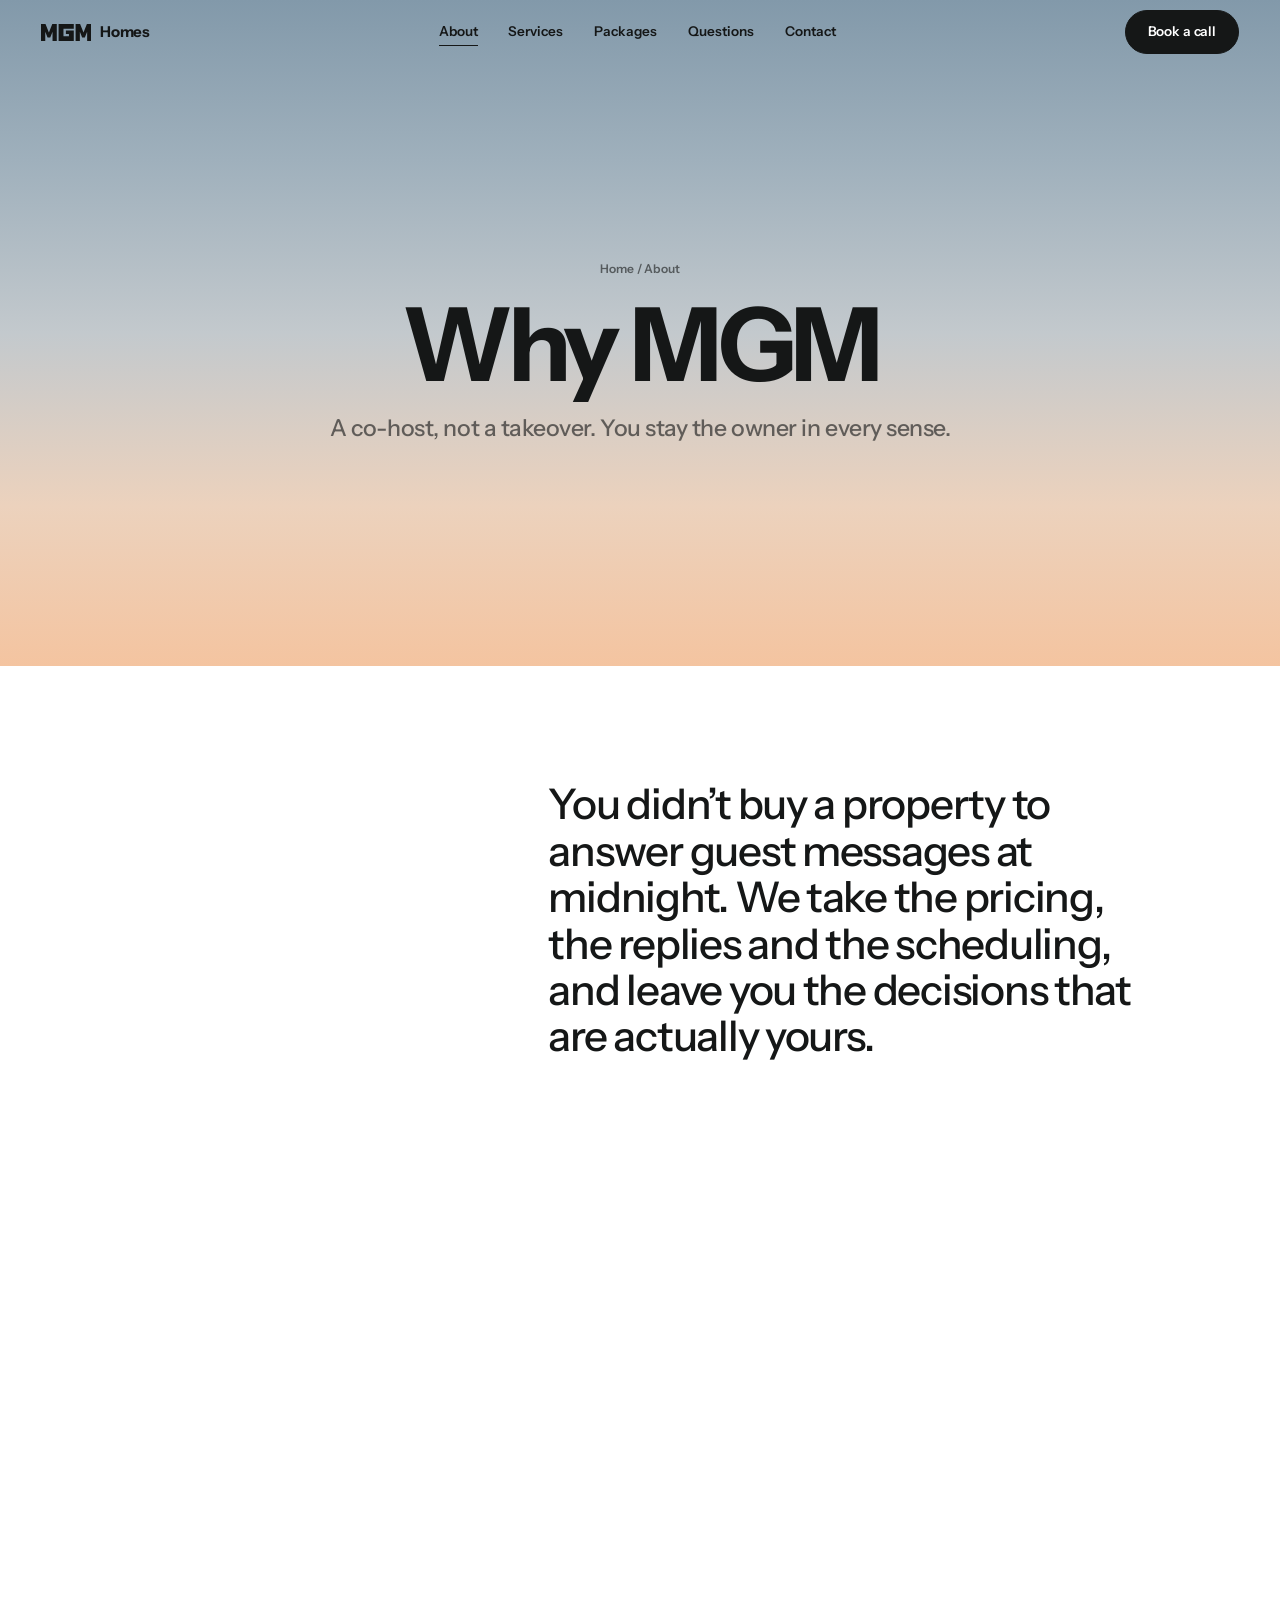
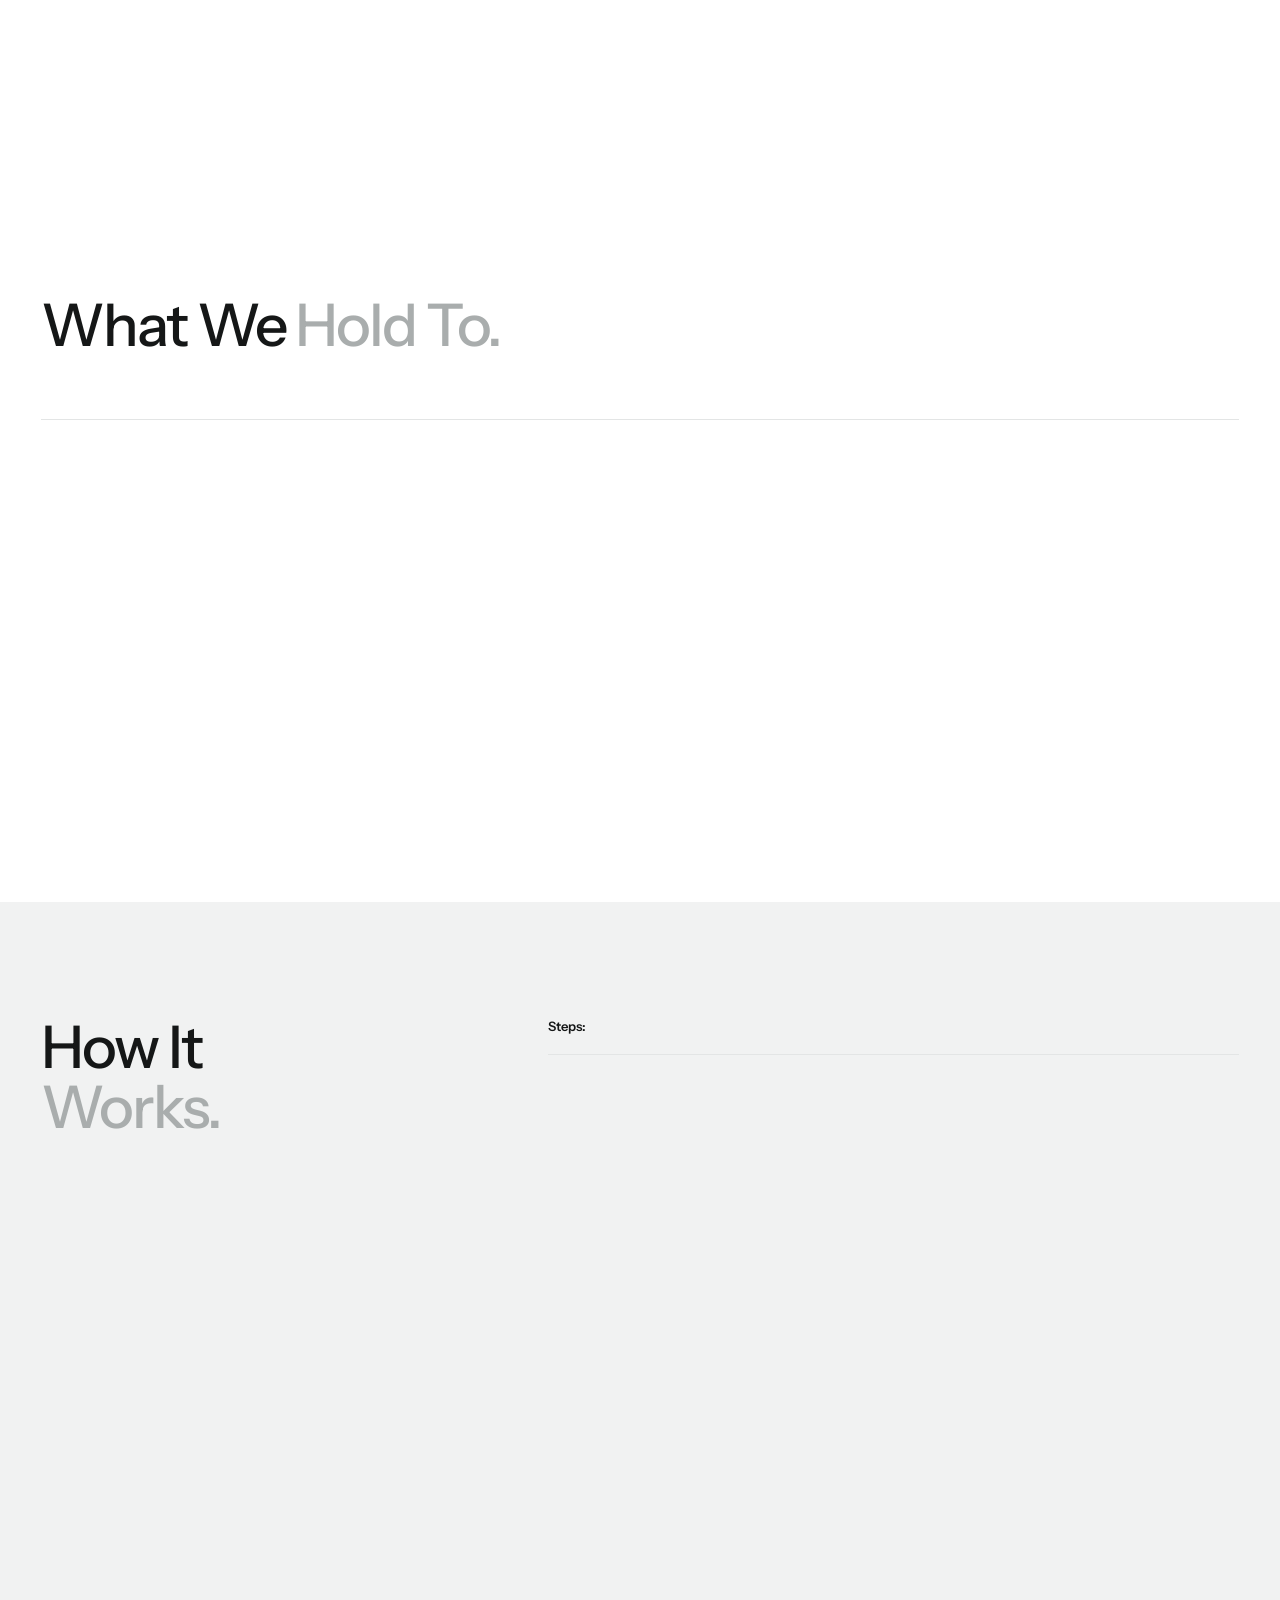
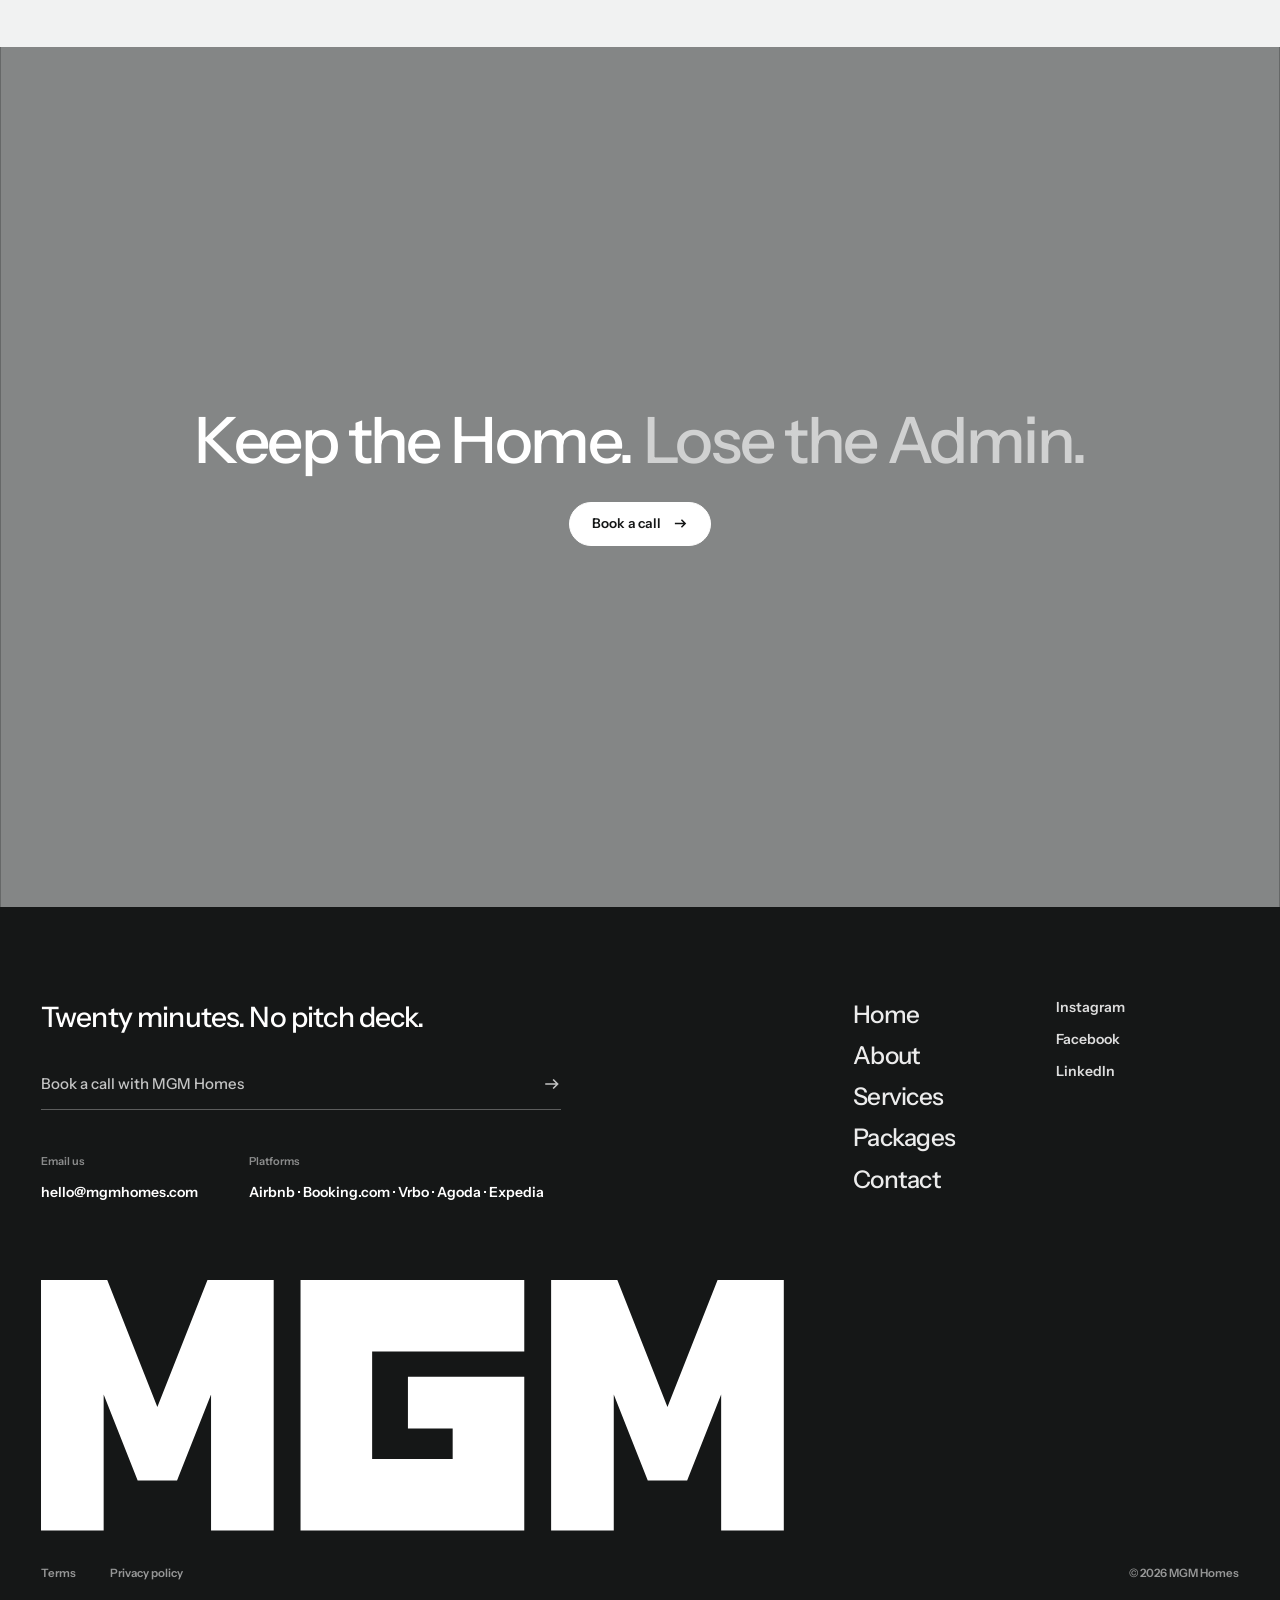
==== about.html @ e536dd73 "Add About, Services, Packages and Contact pages with shared nav, footer and phone menu Co-Authored-B" ====
<!doctype html>
<html lang="en">
<head>
<meta charset="utf-8">
<meta name="viewport" content="width=device-width, initial-scale=1">
<title>About — MGM Homes</title>
<meta name="description" content="How MGM Homes co-hosts: you keep the listing, the keys and the final say, and we handle the day-to-day.">
<meta property="og:title" content="About — MGM Homes">
<meta property="og:description" content="How MGM Homes co-hosts: you keep the listing, the keys and the final say, and we handle the day-to-day.">
<meta property="og:type" content="website">
<meta name="theme-color" content="#ffffff">
<link rel="preconnect" href="https://fonts.googleapis.com">
<link rel="preconnect" href="https://fonts.gstatic.com" crossorigin>
<link rel="preconnect" href="https://images.unsplash.com">
<link href="https://fonts.googleapis.com/css2?family=Instrument+Sans:wght@400..700&family=Lora:ital,wght@0,400..600;1,400..600&display=swap" rel="stylesheet">
<style>html,body{background:#fff;margin:0}</style>
<link rel="stylesheet" href="assets/site.css">
</head>
<body>
<header class="nav" id="nav">
  <a href="index.html" class="logo" aria-label="MGM Homes home">
    <svg viewBox="0 0 830 280" aria-hidden="true"><g fill="currentColor"><path d="M0 280V0h74l56 142L186 0h74v280h-70V128l-38 96h-44l-38-96v152z"/><path d="M290 0h250v80H370v120h90v-34h-50v-58h130v172H290z"/><path d="M570 280V0h74l56 142L756 0h74v280h-70V128l-38 96h-44l-38-96v152z"/></g></svg>
    Homes
  </a>
  <nav class="nav-links" aria-label="Primary"><a href="about.html" aria-current="page">About</a><a href="services.html">Services</a><a href="packages.html">Packages</a><a href="index.html#faq">Questions</a><a href="contact.html">Contact</a></nav>
  <div class="nav-right">
    <a href="contact.html" class="pill">Book a call</a>
    <button class="menu-btn" id="menuBtn" aria-label="Menu" aria-expanded="false" aria-controls="mmenu"></button>
  </div>
</header>
<div class="mmenu" id="mmenu" aria-hidden="true">
  <nav aria-label="Menu"><a href="index.html">Home</a><a href="about.html">About</a><a href="services.html">Services</a><a href="packages.html">Packages</a><a href="index.html#faq">Questions</a><a href="contact.html">Contact</a></nav>
  <div class="foot"><a href="mailto:hello@mgmhomes.com">hello@mgmhomes.com</a><a href="contact.html" class="pill">Book a call <svg viewBox="0 0 16 16" fill="none" stroke="currentColor" stroke-width="1.6"><path d="M2 8h11M9 4l4 4-4 4"/></svg></a></div>
</div>

<main>
<section class="phero" aria-labelledby="h1">
  <div class="sky"></div><div class="cloud c1"></div><div class="cloud c2"></div><div class="pband"></div>
  <div class="inner">
    <div class="crumb"><a href="index.html">Home</a> / About</div>
    <h1 id="h1">Why MGM</h1>
    <p>A co-host, not a takeover. You stay the owner in every sense.</p>
  </div>
</section>

<section class="sec intro" aria-label="Our approach">
  <div class="wrap grid">
    <div class="label" data-reveal>Our approach</div>
    <p class="lead" data-fill>You didn’t buy a property to answer guest messages at midnight. We take the pricing, the replies and the scheduling, and leave you the decisions that are actually yours.</p>
  </div>
  <div class="wrap" style="margin-top:clamp(50px,7vw,110px)"><div class="media wide" data-img data-par><img src="https://images.unsplash.com/photo-1728048756938-de1ccee0ab15?auto=format&fit=crop&w=2000&q=70" alt="Aerial view of a house with a pool surrounded by greenery" loading="lazy"></div></div>
</section>

<section class="sec" style="padding-top:0" aria-labelledby="prH">
  <div class="wrap">
    <h2 class="h2" id="prH">What We <span class="mute">Hold To.</span></h2>
    <div class="princ">
      <div data-reveal><span class="n">(1)</span><h3>The listing stays yours.</h3><p>Your accounts, your keys, your final say. We work inside your accounts as a co-host, and you can see or change anything at any time.</p></div>
      <div data-reveal><span class="n">(2)</span><h3>Judgement, not admin.</h3><p>Anyone can send a check-in message. The value is in knowing when to hold a rate, when to drop it, and how to handle the awkward guest.</p></div>
      <div data-reveal><span class="n">(3)</span><h3>Your vendors stay yours.</h3><p>We coordinate the cleaners and tradespeople you already trust. You keep contracting with them directly.</p></div>
      <div data-reveal><span class="n">(4)</span><h3>Everything in writing.</h3><p>One note each week: occupancy, what we changed, and anything waiting on your decision. No surprises.</p></div>
    </div>
  </div>
</section>

<section class="steps sec fog" id="steps" aria-labelledby="stH" style="padding-top:clamp(70px,9vw,140px)">
  <div class="wrap grid">
    <div class="left">
      <h2 class="h2" id="stH">How It<br><span class="mute">Works.</span></h2>
      <a href="contact.html" class="pill" data-reveal>Start with a call <svg viewBox="0 0 16 16" fill="none" stroke="currentColor" stroke-width="1.6"><path d="M2 8h11M9 4l4 4-4 4"/></svg></a>
    </div>
    <div class="right">
      <span class="label">Steps:</span>
      <div class="step" data-reveal><span class="n">(1)</span><p><b>A 20-minute call.</b> We learn the property, how you like to host, and what’s eating your time.</p></div>
      <div class="step" data-reveal><span class="n">(2)</span><p><b>Review it together.</b> You see every change we propose, in plain language, before anything touches your listing.</p></div>
      <div class="step" data-reveal><span class="n">(3)</span><p><b>Launch, in order.</b> Pricing first, messaging next, vendors when you’re ready.</p></div>
      <div class="step" data-reveal><span class="n">(4)</span><p><b>A weekly summary.</b> Occupancy, what changed, and anything waiting on your decision.</p></div>
    </div>
  </div>
</section>

<section class="outro" id="contact" aria-label="Book a call">
  <div class="bgimg" id="outroBg"><img src="https://images.unsplash.com/photo-1699965583636-4c9ee0aa317a?auto=format&fit=crop&w=2000&q=65" alt="" loading="lazy"></div>
  <div>
    <h2>Keep the Home. <span class="mute">Lose the Admin.</span></h2>
    <a href="contact.html" class="pill light">Book a call <svg viewBox="0 0 16 16" fill="none" stroke="currentColor" stroke-width="1.6"><path d="M2 8h11M9 4l4 4-4 4"/></svg></a>
  </div>
</section>
</main>

<footer>
  <div class="wrap">
    <div class="f-top">
      <div class="f-cta">
        <h3>Twenty minutes. No pitch deck.</h3>
        <a class="f-mail" href="contact.html"><span>Book a call with MGM Homes</span><svg viewBox="0 0 16 16" fill="none" stroke="currentColor" stroke-width="1.4"><path d="M2 8h11M9 4l4 4-4 4"/></svg></a>
        <div class="f-info">
          <div><small>Email us</small><a href="mailto:hello@mgmhomes.com">hello@mgmhomes.com</a></div>
          <div><small>Platforms</small><span>Airbnb · Booking.com · Vrbo · Agoda · Expedia</span></div>
        </div>
      </div>
      <nav class="f-links" aria-label="Footer">
        <a href="index.html">Home</a><a href="about.html">About</a><a href="services.html">Services</a><a href="packages.html">Packages</a><a href="contact.html">Contact</a>
      </nav>
      <div class="f-soc"><a href="#">Instagram</a><a href="#">Facebook</a><a href="#">LinkedIn</a></div>
    </div>
    <div class="f-logo" id="fLogo">
      <svg viewBox="0 0 830 280" aria-label="MGM"><g fill="#fff"><path d="M0 280V0h74l56 142L186 0h74v280h-70V128l-38 96h-44l-38-96v152z"/><path d="M290 0h250v80H370v120h90v-34h-50v-58h130v172H290z"/><path d="M570 280V0h74l56 142L756 0h74v280h-70V128l-38 96h-44l-38-96v152z"/></g></svg>
    </div>
    <div class="f-legal"><a href="#">Terms</a><a href="#">Privacy policy</a><span>© 2026 MGM Homes</span></div>
  </div>
</footer>

<script src="https://cdnjs.cloudflare.com/ajax/libs/gsap/3.12.5/gsap.min.js"></script>
<script src="https://cdnjs.cloudflare.com/ajax/libs/gsap/3.12.5/ScrollTrigger.min.js"></script>
<script src="https://cdn.jsdelivr.net/npm/lenis@1.1.13/dist/lenis.min.js"></script>
<script src="assets/site.js"></script>
</body>
</html>
---- assets/site.css ----
html,body{background:#fff;margin:0}
:root{
  --ink:#151717; --mute:#a9adad; --line:#e3e5e5; --paper:#fff; --fog:#f1f2f2; --dark:#151717;
  --gut:clamp(20px,3.2vw,46px);
  --sans:'Instrument Sans',system-ui,sans-serif; --serif:'Lora',Georgia,serif;
  --ease:cubic-bezier(.16,1,.3,1);
  --lw:min(58vw,820px);
}
*{box-sizing:border-box}
html{-webkit-text-size-adjust:100%}
html.lenis,html.lenis body{height:auto}
.lenis.lenis-smooth{scroll-behavior:auto!important}
body{font-family:var(--sans);color:var(--ink);line-height:1.45;-webkit-font-smoothing:antialiased;overflow-x:hidden}
img{display:block;max-width:100%}
a{color:inherit;text-decoration:none}
button{font:inherit;color:inherit;background:none;border:0;cursor:pointer;padding:0}
:focus-visible{outline:2px solid #2f6fed;outline-offset:3px}
h1,h2,h3,p{margin:0}
.mute{color:var(--mute)}

/* shared type */
.h2{font-size:clamp(34px,4.6vw,68px);font-weight:500;letter-spacing:-.035em;line-height:1.02}
.lead{font-size:clamp(26px,3.3vw,50px);font-weight:500;letter-spacing:-.03em;line-height:1.1}
.body-l{font-size:clamp(17px,1.5vw,22px);font-weight:500;letter-spacing:-.015em;line-height:1.3}
.label{font-size:13px;font-weight:600;letter-spacing:-.01em}
.wd{display:inline-block}
[data-fill] .wd{opacity:.26}
.w{display:inline-block;overflow:hidden;vertical-align:top;padding:.12em .04em .16em;margin:-.12em -.04em -.16em}
.wi{display:inline-block;will-change:transform}

/* pill buttons */
.pill{display:inline-flex;align-items:center;gap:12px;height:44px;padding:0 22px;border-radius:100px;font-size:13.5px;font-weight:600;letter-spacing:-.01em;
  background:var(--ink);color:#fff;border:1px solid var(--ink);position:relative;overflow:hidden;transition:background .5s var(--ease),color .5s var(--ease),border-color .5s var(--ease)}
.pill svg{width:15px;height:15px;transition:transform .5s var(--ease)}
.pill:hover{background:#fff;color:var(--ink)}
.pill:hover svg{transform:translateX(5px)}
.pill.light{background:#fff;color:var(--ink);border-color:#fff}
.pill.light:hover{background:transparent;color:#fff}
.pill.ghost{background:transparent;color:#fff;border-color:rgba(255,255,255,.4)}
.pill.ghost:hover{background:#fff;color:var(--ink);border-color:#fff}
.pill.line{background:transparent;color:var(--ink);border-color:var(--line)}
.pill.line:hover{background:var(--ink);color:#fff;border-color:var(--ink)}

/* nav */
header.nav{position:fixed;top:0;left:0;right:0;z-index:50;height:64px;display:flex;align-items:center;justify-content:space-between;padding:0 var(--gut);
  transition:background .5s,box-shadow .5s,transform .7s var(--ease)}
header.nav.solid{background:rgba(255,255,255,.86);backdrop-filter:blur(16px);-webkit-backdrop-filter:blur(16px);box-shadow:0 1px 0 var(--line)}
header.nav.hide{transform:translateY(-100%)}
.logo{display:flex;align-items:center;gap:9px;font-weight:700;letter-spacing:-.02em;font-size:15px}
.logo svg{height:17px;width:auto}
.nav-links{display:flex;gap:clamp(16px,2.4vw,34px);font-size:13.5px;font-weight:600}
.nav-links a{position:relative;padding:6px 0}
.nav-links a::after{content:"";position:absolute;left:0;right:0;bottom:2px;height:1px;background:currentColor;transform:scaleX(0);transform-origin:right;transition:transform .5s var(--ease)}
.nav-links a:hover::after{transform:scaleX(1);transform-origin:left}

/* ---------- hero ---------- */
.hero{height:440vh;position:relative}
.hero-top{position:sticky;top:0;height:100vh;height:100svh;overflow:hidden}
.sky{position:absolute;inset:0;background:linear-gradient(to bottom,#8299aa 0%,#9fb0bc 24%,#c3c9cd 50%,#ecd2bd 76%,#f4c4a0 100%)}
.cloud{position:absolute;background-repeat:no-repeat;background-size:contain;pointer-events:none;will-change:transform}
.c1{width:62vw;height:26vw;left:-8vw;top:16vh;opacity:.9}
.c2{width:54vw;height:22vw;right:-10vw;top:8vh;opacity:.85}
.c3{width:44vw;height:18vw;left:30vw;top:34vh;opacity:.6}
.house{position:absolute;left:0;right:0;bottom:0;height:84vh;will-change:transform;
  -webkit-mask-image:linear-gradient(to bottom,transparent 0,#000 34%);mask-image:linear-gradient(to bottom,transparent 0,#000 34%)}
.house img{width:100%;height:100%;object-fit:cover;object-position:50% 58%;filter:brightness(1.1) saturate(1.05)}
.composite{opacity:0;position:absolute;inset:0;
  -webkit-mask-repeat:no-repeat;mask-repeat:no-repeat;-webkit-mask-position:center;mask-position:center;-webkit-mask-size:var(--lw) auto;mask-size:var(--lw) auto}
.outline{opacity:0;position:absolute;left:50%;top:50%;width:var(--lw);transform:translate(-50%,-50%);overflow:visible;pointer-events:none}
.outline path{fill:none;stroke:#fff;stroke-width:2.2;stroke-linejoin:round;stroke-dasharray:1;stroke-dashoffset:1}
.wordmark{position:absolute;left:0;right:0;top:calc(50% + var(--lw)*.1687 + 14px);text-align:center;font-size:calc(var(--lw)*.118);font-weight:600;letter-spacing:-.04em;line-height:1;opacity:0;
  background:linear-gradient(#3a2a22,#151717);-webkit-background-clip:text;background-clip:text;color:transparent}
.smoke{position:absolute;left:-6%;right:-6%;pointer-events:none;background-repeat:repeat-x;background-position:bottom;background-size:auto 100%;will-change:transform}
.s1{bottom:-6vh;height:46vh}
.s2{top:100%;height:70vh}
.s2::after{content:"";position:absolute;left:0;right:0;top:92%;height:160vh;background:#fff}
.white{position:absolute;inset:0;background:#fff;opacity:0;pointer-events:none}
.hero-content{position:absolute;left:0;right:0;top:25vh;text-align:center;padding:0 var(--gut);z-index:2}
.hero h1{font-size:clamp(46px,8.6vw,132px);font-weight:700;letter-spacing:-.045em;line-height:.96}
.hero-sub{margin-top:18px;font-size:clamp(17px,1.9vw,27px);font-weight:500;letter-spacing:-.02em;color:rgba(21,23,23,.5)}
.hero-sub b{color:var(--ink);font-weight:500}
.hero-cta{margin-top:26px}
.scrollcue{position:absolute;left:50%;bottom:26px;transform:translateX(-50%);z-index:3;font-size:11px;font-weight:600;letter-spacing:.2em;text-transform:uppercase;color:#fff;display:flex;flex-direction:column;align-items:center;gap:8px;text-shadow:0 1px 10px rgba(0,0,0,.35)}
.scrollcue i{width:1px;height:38px;background:#fff;transform-origin:top;animation:cue 2.2s var(--ease) infinite}
@keyframes cue{0%{transform:scaleY(0)}55%{transform:scaleY(1)}100%{transform:scaleY(1);opacity:0}}

/* ---------- sections ---------- */
section{position:relative}
.wrap{padding:0 var(--gut)}
.grid{display:grid;grid-template-columns:repeat(12,minmax(0,1fr));column-gap:20px}
.why{padding:clamp(70px,10vw,150px) 0 0;background:#fff}
.why .label{grid-column:1/5}
.why .lead{grid-column:6/11;max-width:15em}
.media{overflow:hidden;position:relative}
.media img{width:100%;height:116%;object-fit:cover;will-change:transform}
.why .media{margin-top:clamp(50px,7vw,110px);height:min(78vh,56vw)}

.arrows{padding:clamp(80px,11vw,170px) 0;text-align:center;overflow:hidden}
.chev-row{display:flex;justify-content:center;margin:clamp(40px,5vw,80px) auto;width:min(92vw,1180px)}
.chev{flex:1 1 0;aspect-ratio:1/1.05;margin-left:-7.5%;clip-path:polygon(0 0,60% 0,100% 50%,60% 100%,0 100%,40% 50%);overflow:hidden;position:relative}
.chev:first-child{margin-left:0}
.chev img{width:100%;height:100%;object-fit:cover;transition:transform 1.2s var(--ease)}
.chev:hover img{transform:scale(1.08)}
.arrows .body-l{max-width:25em;margin:0 auto}

.steps{padding:0 0 clamp(90px,11vw,170px)}
.steps .left{grid-column:1/6}
.steps .left .pill{margin-top:26px}
.steps .right{grid-column:6/13}
.steps .label{padding-bottom:18px;border-bottom:1px solid var(--line);display:block}
.step{display:grid;grid-template-columns:44px 1fr;align-items:baseline;padding:22px 0;border-bottom:1px solid var(--line)}
.step .n{font-size:11px;color:var(--mute);font-weight:600}
.step p{font-size:clamp(20px,2.3vw,34px);font-weight:500;letter-spacing:-.03em;line-height:1.12;color:var(--mute)}
.step p b{color:var(--ink);font-weight:500}

.owners{padding:0 0 clamp(90px,11vw,170px)}
.owners .label{grid-column:1/5}
.owners .h2{grid-column:6/13}
.owners .small{grid-column:1/4;align-self:center;height:min(34vw,420px);margin-top:clamp(50px,6vw,90px)}
.owners .large{grid-column:6/13;height:min(48vw,640px);margin-top:clamp(50px,6vw,90px)}
.owners .copy{grid-column:6/12;margin-top:34px}
.owners .copy .pill{margin-top:28px}

.packs{background:var(--fog);padding:clamp(70px,8vw,120px) 0}
.packs .h2{grid-column:1/13;margin-bottom:clamp(34px,4vw,60px)}
.packs .pic{grid-column:1/8;height:min(46vw,600px)}
.packs .panel{grid-column:8/13;padding-left:clamp(0px,2vw,30px);border-top:1px solid #c9cccc;position:relative}
.tabs{display:flex;gap:10px;padding:22px 0;align-items:center}
.tab{width:30px;height:30px;border-radius:50%;border:1px solid #c9cccc;font-size:11px;font-weight:600;color:#8d9191;display:grid;place-items:center;transition:all .5s var(--ease)}
.tab[aria-selected="true"]{border-color:var(--ink);color:var(--ink)}
.tabs .q{margin-left:auto;font-family:var(--serif);font-size:54px;line-height:.6;font-style:italic;padding-top:18px}
.pk{display:none}
.pk.on{display:block}
.pk h3{font-size:clamp(34px,3.6vw,54px);font-weight:500;letter-spacing:-.035em;line-height:1}
.pk .for{font-family:var(--serif);font-size:clamp(17px,1.45vw,21px);line-height:1.42;margin-top:16px;max-width:26em}
.pk ul{list-style:none;padding:0;margin:22px 0 0;border-top:1px solid #d5d8d8}
.pk li{padding:11px 0;border-bottom:1px solid #d5d8d8;font-size:14.5px;font-weight:500;display:flex;gap:12px}
.pk li::before{content:"";width:5px;height:5px;border-radius:50%;background:var(--ink);margin-top:.55em;flex:none}
.pk li.inh{color:#8d9191}
.pk li.inh::before{background:#8d9191}
.pk .pill{margin-top:24px}
.bar{position:absolute;left:clamp(0px,2vw,30px);right:0;top:-1px;height:1px;background:var(--ink);transform-origin:left;transform:scaleX(0)}

.services{background:var(--dark);color:#fff;padding:clamp(80px,9vw,140px) 0 0}
.services .label{grid-column:1/5;color:#fff}
.services .h2{grid-column:6/13}
.srows{margin-top:clamp(50px,6vw,90px);border-top:1px solid rgba(255,255,255,.14)}
.srow{position:relative;display:grid;grid-template-columns:repeat(12,minmax(0,1fr));column-gap:20px;align-items:center;padding:clamp(22px,2.6vw,38px) var(--gut);border-bottom:1px solid rgba(255,255,255,.14);overflow:hidden;isolation:isolate}
.srow .bg{position:absolute;inset:0;z-index:-1;opacity:0;transition:opacity .7s var(--ease)}
.srow .bg img{width:100%;height:100%;object-fit:cover;transform:scale(1.08);transition:transform 1.4s var(--ease)}
.srow .bg::after{content:"";position:absolute;inset:0;background:linear-gradient(90deg,rgba(21,23,23,.82),rgba(21,23,23,.42))}
.srow:hover .bg{opacity:1}
.srow:hover .bg img{transform:scale(1)}
.srow .num{grid-column:1/2;width:30px;height:30px;border-radius:50%;border:1px solid rgba(255,255,255,.4);display:grid;place-items:center;font-size:11px;font-weight:600}
.srow .d{grid-column:2/5;font-size:14.5px;font-weight:600;line-height:1.42;letter-spacing:-.01em;max-width:21em}
.srow .big{grid-column:6/12;font-size:clamp(54px,10.5vw,168px);font-weight:500;letter-spacing:-.055em;line-height:.95;transition:transform .8s var(--ease)}
.srow:hover .big{transform:translateX(14px)}
.srow .arr{grid-column:12/13;justify-self:end;width:clamp(40px,5vw,84px);opacity:0;transform:translateX(-30px);transition:all .8s var(--ease)}
.srow:hover .arr{opacity:1;transform:none}
.services .close{padding:clamp(60px,7vw,110px) 0;border-bottom:1px solid rgba(255,255,255,.14)}
.services .close .lead{grid-column:1/7;font-size:clamp(24px,2.7vw,40px)}
.services .close .pill{margin-top:28px}
.services .close>div{grid-column:1/7}

.support{background:var(--dark);color:#fff;padding:clamp(70px,8vw,120px) 0 clamp(80px,9vw,140px)}
.support .h2{grid-column:1/5}
.support .txt{grid-column:6/12}
.support .txt .pill{margin-top:26px}
.cards{margin-top:clamp(44px,5vw,76px);display:grid;grid-template-columns:repeat(3,minmax(0,1fr));gap:20px}
.card{position:relative;aspect-ratio:1/.86;overflow:hidden;display:flex;flex-direction:column;justify-content:space-between;padding:clamp(18px,2vw,30px);isolation:isolate}
.card img{position:absolute;inset:0;width:100%;height:100%;object-fit:cover;z-index:-2;transition:transform 1.4s var(--ease)}
.card::before{content:"";position:absolute;inset:0;z-index:-1;background:linear-gradient(to bottom,rgba(21,23,23,.55),rgba(21,23,23,.15) 45%,rgba(21,23,23,.6))}
.card:hover img{transform:scale(1.07)}
.card h3{font-size:clamp(22px,2.3vw,34px);font-weight:500;letter-spacing:-.03em;line-height:1.05;max-width:8em}
.card p{font-size:14px;font-weight:500;max-width:22em;margin-bottom:16px;opacity:.9}

.faq{background:var(--fog);padding:clamp(70px,8vw,120px) 0}
.faq .h2{grid-column:1/5}
.faq .txt{grid-column:6/12}
.faq .txt .pill{margin-top:26px}
.qlist{margin-top:clamp(40px,5vw,70px);border-top:1px solid #d5d8d8}
details{border-bottom:1px solid #d5d8d8}
summary{list-style:none;cursor:pointer;display:grid;grid-template-columns:repeat(12,minmax(0,1fr));column-gap:20px;align-items:center;padding:clamp(22px,2.4vw,34px) 0}
summary::-webkit-details-marker{display:none}
summary .k{grid-column:1/5;font-size:13px;font-weight:600;color:#8d9191}
summary .t{grid-column:6/12;font-size:clamp(21px,2.3vw,33px);font-weight:500;letter-spacing:-.03em;line-height:1.1}
summary i{grid-column:12/13;justify-self:end;width:36px;height:36px;border-radius:50%;border:1px solid #c9cccc;position:relative;transition:background .5s,transform .6s var(--ease)}
summary i::before,summary i::after{content:"";position:absolute;left:50%;top:50%;width:12px;height:1.5px;background:var(--ink);transform:translate(-50%,-50%);transition:transform .6s var(--ease),background .5s}
summary i::after{transform:translate(-50%,-50%) rotate(90deg)}
details[open] summary i{background:var(--ink);transform:rotate(180deg)}
details[open] summary i::before,details[open] summary i::after{background:#fff}
details[open] summary i::after{transform:translate(-50%,-50%) rotate(0)}
details .a{display:grid;grid-template-columns:repeat(12,minmax(0,1fr));column-gap:20px;padding:0 0 clamp(24px,2.6vw,36px)}
details .a p{grid-column:6/11;font-size:16px;font-weight:500;line-height:1.5;color:#4d5252}

.outro{height:min(100vh,860px);min-height:520px;display:grid;place-items:center;text-align:center;color:#fff;overflow:hidden;isolation:isolate}
.outro .bgimg{position:absolute;inset:-8% 0;z-index:-2}
.outro .bgimg img{width:100%;height:100%;object-fit:cover}
.outro::before{content:"";position:absolute;inset:0;z-index:-1;background:rgba(21,23,23,.52)}
.outro h2{font-size:clamp(34px,5vw,74px);font-weight:500;letter-spacing:-.04em;line-height:1.02;padding:0 var(--gut)}
.outro h2 .mute{color:rgba(255,255,255,.62)}
.outro .pill{margin-top:28px}

footer{background:var(--dark);color:#fff;padding:clamp(60px,7vw,100px) 0 26px}
.f-top{display:grid;grid-template-columns:repeat(12,minmax(0,1fr));column-gap:20px;row-gap:40px}
.f-cta{grid-column:1/7}
.f-cta h3{font-size:clamp(22px,2.2vw,32px);font-weight:500;letter-spacing:-.03em}
.f-mail{display:flex;justify-content:space-between;align-items:center;margin-top:22px;padding:14px 0;border-bottom:1px solid rgba(255,255,255,.3);font-size:15px;font-weight:500;color:rgba(255,255,255,.75);max-width:520px;transition:color .4s,border-color .4s}
.f-mail:hover{color:#fff;border-color:#fff}
.f-mail svg{width:18px;transition:transform .5s var(--ease)}
.f-mail:hover svg{transform:translateX(6px)}
.f-info{display:flex;gap:clamp(24px,4vw,70px);margin-top:44px;flex-wrap:wrap}
.f-info small{display:block;font-size:11px;color:rgba(255,255,255,.5);font-weight:600;margin-bottom:10px}
.f-info span,.f-info a{font-size:14px;font-weight:600}
.f-links{grid-column:9/11;display:grid;gap:6px;align-content:start}
.f-links a{font-size:clamp(20px,1.9vw,27px);font-weight:500;letter-spacing:-.03em;width:max-content;opacity:.92;transition:opacity .3s,transform .5s var(--ease)}
.f-links a:hover{opacity:1;transform:translateX(6px)}
.f-soc{grid-column:11/13;display:grid;gap:12px;align-content:start;font-size:14px;font-weight:600}
.f-soc a{width:max-content;opacity:.85}
.f-soc a:hover{opacity:1;text-decoration:underline}
.f-logo{margin-top:clamp(50px,6vw,90px);width:min(62%,900px);overflow:hidden}
.f-logo svg{width:100%;height:auto;display:block}
.f-legal{display:flex;gap:20px 34px;flex-wrap:wrap;margin-top:34px;font-size:11.5px;font-weight:600;color:rgba(255,255,255,.55)}
.f-legal a:hover{color:#fff}
.f-legal span{margin-left:auto}

/* reveals */
.js [data-reveal]{opacity:0;transform:translateY(34px)}
.js [data-img]{clip-path:inset(100% 0 0 0)}

@media (max-width:900px){
  :root{--lw:84vw}
  .nav-links{display:none}
  .grid>*{grid-column:1/13!important}
  .why .lead{margin-top:18px}
  .why .media{height:70vw}
  .chev-row{width:100%;padding:0 var(--gut);flex-wrap:wrap;gap:10px}
  .chev{flex:1 1 calc(50% - 10px);margin-left:0;clip-path:none;aspect-ratio:1/1}
  .steps .right{margin-top:44px}
  .owners .h2{margin-top:16px}
  .owners .small{height:62vw;margin-top:36px}
  .owners .large{height:74vw;margin-top:14px}
  .packs .pic{height:70vw}
  .packs .panel{padding-left:0;margin-top:26px}
  .bar{left:0}
  .services .h2{margin-top:16px}
  .srow{row-gap:14px}
  .srow .num{grid-column:1/3}
  .srow .d{grid-column:3/13;max-width:none}
  .srow .big{grid-column:1/13}
  .srow .arr{display:none}
  .services .close>div{grid-column:1/13}
  .support .txt,.faq .txt{margin-top:18px}
  .cards{grid-template-columns:1fr}
  .card{aspect-ratio:1/.72}
  summary .k{display:none}
  summary .t{grid-column:1/11}
  summary i{grid-column:11/13}
  details .a p{grid-column:1/13}
  .f-cta,.f-links,.f-soc{grid-column:1/13}
  .f-links a,.f-soc a,.f-legal a{padding:6px 0}
  .f-logo{width:100%}
  .f-legal span{margin-left:0}
  .hero-content{top:20vh}
  .house{height:70vh}
  .c1{width:120vw;height:50vw}.c2{width:110vw;height:46vw}.c3{display:none}
}
@media (prefers-reduced-motion:reduce){
  .hero{height:100vh;height:100svh}
  .composite,.outline,.wordmark,.s2,.white,.scrollcue{display:none}
  [data-fill] .wd{opacity:1}
  .js [data-reveal]{opacity:1;transform:none}
  .js [data-img]{clip-path:none}
}

/* ---------- phone menu ---------- */
.menu-btn{display:none;width:44px;height:44px;border-radius:50%;border:1px solid var(--ink);position:relative;margin-left:10px;flex:none}
.menu-btn::before,.menu-btn::after{content:"";position:absolute;left:13px;right:13px;height:1.5px;background:var(--ink);transition:transform .5s var(--ease)}
.menu-btn::before{top:18px}.menu-btn::after{top:25px}
.menu-open .menu-btn::before{transform:translateY(3.5px) rotate(45deg)}
.menu-open .menu-btn::after{transform:translateY(-3.5px) rotate(-45deg)}
.nav-right{display:flex;align-items:center}
.mmenu{position:fixed;inset:0;z-index:45;background:#fff;padding:96px var(--gut) 34px;display:flex;flex-direction:column;justify-content:space-between;
  clip-path:inset(0 0 100% 0);transition:clip-path .8s var(--ease);visibility:hidden}
.menu-open .mmenu{clip-path:inset(0 0 0 0);visibility:visible}
.mmenu nav{display:grid;gap:4px}
.mmenu nav a{font-size:clamp(34px,10vw,54px);font-weight:500;letter-spacing:-.04em;line-height:1.12;padding:4px 0}
.mmenu .foot{display:flex;justify-content:space-between;align-items:center;gap:16px;font-size:13px;font-weight:600;flex-wrap:wrap}
.menu-open header.nav{background:#fff;transform:none!important}
@media (max-width:900px){.menu-btn{display:block}}
.nav-links a[aria-current="page"]::after{transform:scaleX(1)}

/* ---------- sub-page header ---------- */
.phero{position:relative;height:min(74vh,720px);min-height:460px;overflow:hidden;display:flex;align-items:center;justify-content:center;text-align:center}
.phero .sky{position:absolute;inset:0}
.phero .c1{top:10vh}.phero .c2{top:4vh}
.pband{position:absolute;left:-6%;right:-6%;bottom:-2px;height:42%;background-repeat:repeat-x;background-position:bottom;background-size:auto 100%;pointer-events:none}
.phero .inner{position:relative;z-index:2;padding:40px var(--gut) 0}
.phero h1{font-size:clamp(44px,8vw,120px);font-weight:700;letter-spacing:-.045em;line-height:.96}
.phero p{margin:18px auto 0;font-size:clamp(17px,1.8vw,25px);font-weight:500;letter-spacing:-.02em;color:rgba(21,23,23,.62);max-width:30em}
.crumb{font-size:12px;font-weight:600;letter-spacing:.02em;margin-bottom:18px;color:rgba(21,23,23,.6)}
.crumb a:hover{text-decoration:underline}
.sec{padding:clamp(70px,9vw,140px) 0}
.sec.fog{background:var(--fog)}
.sec.dark{background:var(--dark);color:#fff}
.intro .label{grid-column:1/5}
.intro .lead{grid-column:6/12}

/* ---------- services page ---------- */
.sblock{padding-top:clamp(40px,5vw,80px);padding-bottom:clamp(40px,5vw,80px);border-top:1px solid var(--line);scroll-margin-top:80px}
.sblock .media{grid-column:1/7;height:min(46vw,600px)}
.sblock .txt{grid-column:8/13;align-self:center}
.sblock.rev .media{grid-column:7/13;order:2}
.sblock.rev .txt{grid-column:1/6;order:1}
.sblock .num{width:30px;height:30px;border-radius:50%;border:1px solid var(--ink);display:grid;place-items:center;font-size:11px;font-weight:600}
.sblock .big{display:block;font-size:clamp(64px,9vw,140px);font-weight:500;letter-spacing:-.055em;line-height:.95;margin-top:18px}
.sblock h2{font-size:clamp(20px,1.8vw,26px);font-weight:500;letter-spacing:-.02em;color:var(--mute);margin-top:6px}
.sblock p{font-size:16.5px;font-weight:500;line-height:1.5;margin-top:22px;max-width:30em;color:#3c4141}
.ticks{list-style:none;padding:0;margin:24px 0 0;border-top:1px solid var(--line)}
.ticks li{padding:12px 0;border-bottom:1px solid var(--line);font-size:14.5px;font-weight:500;display:flex;gap:12px}
.ticks li::before{content:"";width:5px;height:5px;border-radius:50%;background:currentColor;margin-top:.55em;flex:none}
.ticks li small{margin-left:auto;font-size:11px;font-weight:600;color:var(--mute);white-space:nowrap;padding-left:12px}
.plat{display:flex;flex-wrap:wrap;gap:10px;margin-top:30px}
.plat span{height:44px;padding:0 22px;border-radius:100px;border:1px solid rgba(255,255,255,.3);display:inline-flex;align-items:center;font-size:14px;font-weight:600}

/* ---------- packages page ---------- */
.pgrid{display:grid;grid-template-columns:repeat(3,minmax(0,1fr));gap:20px}
.pcard{background:#fff;border:1px solid var(--line);padding:clamp(22px,2.4vw,36px);display:flex;flex-direction:column;transition:border-color .5s,transform .7s var(--ease)}
.pcard:hover{border-color:var(--ink);transform:translateY(-6px)}
.pcard.feat{background:var(--dark);color:#fff;border-color:var(--dark)}
.pcard .n{font-size:11px;font-weight:600;color:var(--mute)}
.pcard h2{font-size:clamp(36px,3.6vw,56px);font-weight:500;letter-spacing:-.04em;line-height:1;margin-top:14px}
.pcard .for{font-family:var(--serif);font-size:17px;line-height:1.42;margin-top:14px;min-height:4.3em}
.pcard .ticks{flex:1}
.pcard.feat .ticks,.pcard.feat .ticks li{border-color:rgba(255,255,255,.16)}
.pcard .ticks li.inh{color:var(--mute)}
.pcard .pill{margin-top:26px;align-self:flex-start}
.ptable{width:100%;border-collapse:collapse;margin-top:clamp(34px,4vw,60px)}
.ptable th,.ptable td{padding:15px 10px;border-bottom:1px solid #d5d8d8;text-align:center;font-size:14.5px;font-weight:500}
.ptable th:first-child,.ptable td:first-child{text-align:left;padding-left:0}
.ptable thead th{font-size:clamp(18px,1.8vw,26px);font-weight:500;letter-spacing:-.03em;border-bottom-color:var(--ink);vertical-align:bottom}
.ptable .grp td{font-size:11px;font-weight:600;color:#8d9191;padding-top:30px;text-transform:uppercase;letter-spacing:.08em}
.dot{display:inline-block;width:10px;height:10px;border-radius:50%;background:var(--ink)}
.dash{display:inline-block;width:10px;height:1.5px;background:#b9bcbc;vertical-align:middle}
.tscroll{overflow-x:auto;-webkit-overflow-scrolling:touch}

/* ---------- about page ---------- */
.princ{display:grid;grid-template-columns:repeat(2,minmax(0,1fr));gap:0 20px;margin-top:clamp(40px,5vw,70px);border-top:1px solid var(--line)}
.princ>div{padding:clamp(24px,3vw,44px) 0;border-bottom:1px solid var(--line);display:grid;grid-template-columns:44px 1fr;align-items:baseline}
.princ .n{font-size:11px;font-weight:600;color:var(--mute)}
.princ h3{font-size:clamp(22px,2.4vw,34px);font-weight:500;letter-spacing:-.03em;line-height:1.1}
.princ p{grid-column:2;font-size:16px;font-weight:500;line-height:1.5;color:#4d5252;margin-top:12px;max-width:26em}
.wide{height:min(70vh,52vw)}

/* ---------- contact page ---------- */
.contact .left{grid-column:1/6}
.contact .right{grid-column:7/13}
.contact .left .ticks{max-width:26em}
.cform{display:grid;gap:22px}
.cform label{display:grid;gap:8px;font-size:12px;font-weight:600;color:#6b7070}
.cform input,.cform select,.cform textarea{font:inherit;font-size:17px;font-weight:500;color:var(--ink);background:transparent;border:0;border-bottom:1px solid #b9bcbc;padding:10px 0;border-radius:0;outline:none;transition:border-color .4s;width:100%}
.cform textarea{min-height:110px;resize:vertical}
.cform input:focus,.cform select:focus,.cform textarea:focus{border-bottom-color:var(--ink)}
.cform input:focus-visible,.cform select:focus-visible,.cform textarea:focus-visible{outline:2px solid #2f6fed;outline-offset:4px}
.cform .row{display:grid;grid-template-columns:1fr 1fr;gap:20px}
.cform .pill{justify-self:start;cursor:pointer}
.cnote{font-size:13px;font-weight:500;color:#6b7070;min-height:1.4em}
.direct{margin-top:34px;padding-top:24px;border-top:1px solid var(--line);font-size:15px;font-weight:500}
.direct a{font-weight:600;text-decoration:underline;text-underline-offset:3px}

@media (max-width:900px){
  .sblock .media,.sblock.rev .media{order:0;height:70vw}
  .sblock .txt{margin-top:26px}
  .pgrid{grid-template-columns:1fr}
  .pcard .for{min-height:0}
  .ptable{min-width:560px}
  .princ{grid-template-columns:1fr}
  .contact .right{margin-top:44px}
  .cform .row{grid-template-columns:1fr}
  .intro .lead{margin-top:18px}
  .wide{height:70vw}
}
@media (prefers-reduced-motion:reduce){.mmenu{transition:none}}

.swipe{display:none;font-size:12px;font-weight:600;color:#6b7070;margin-top:18px}
@media (max-width:900px){.swipe{display:block}}
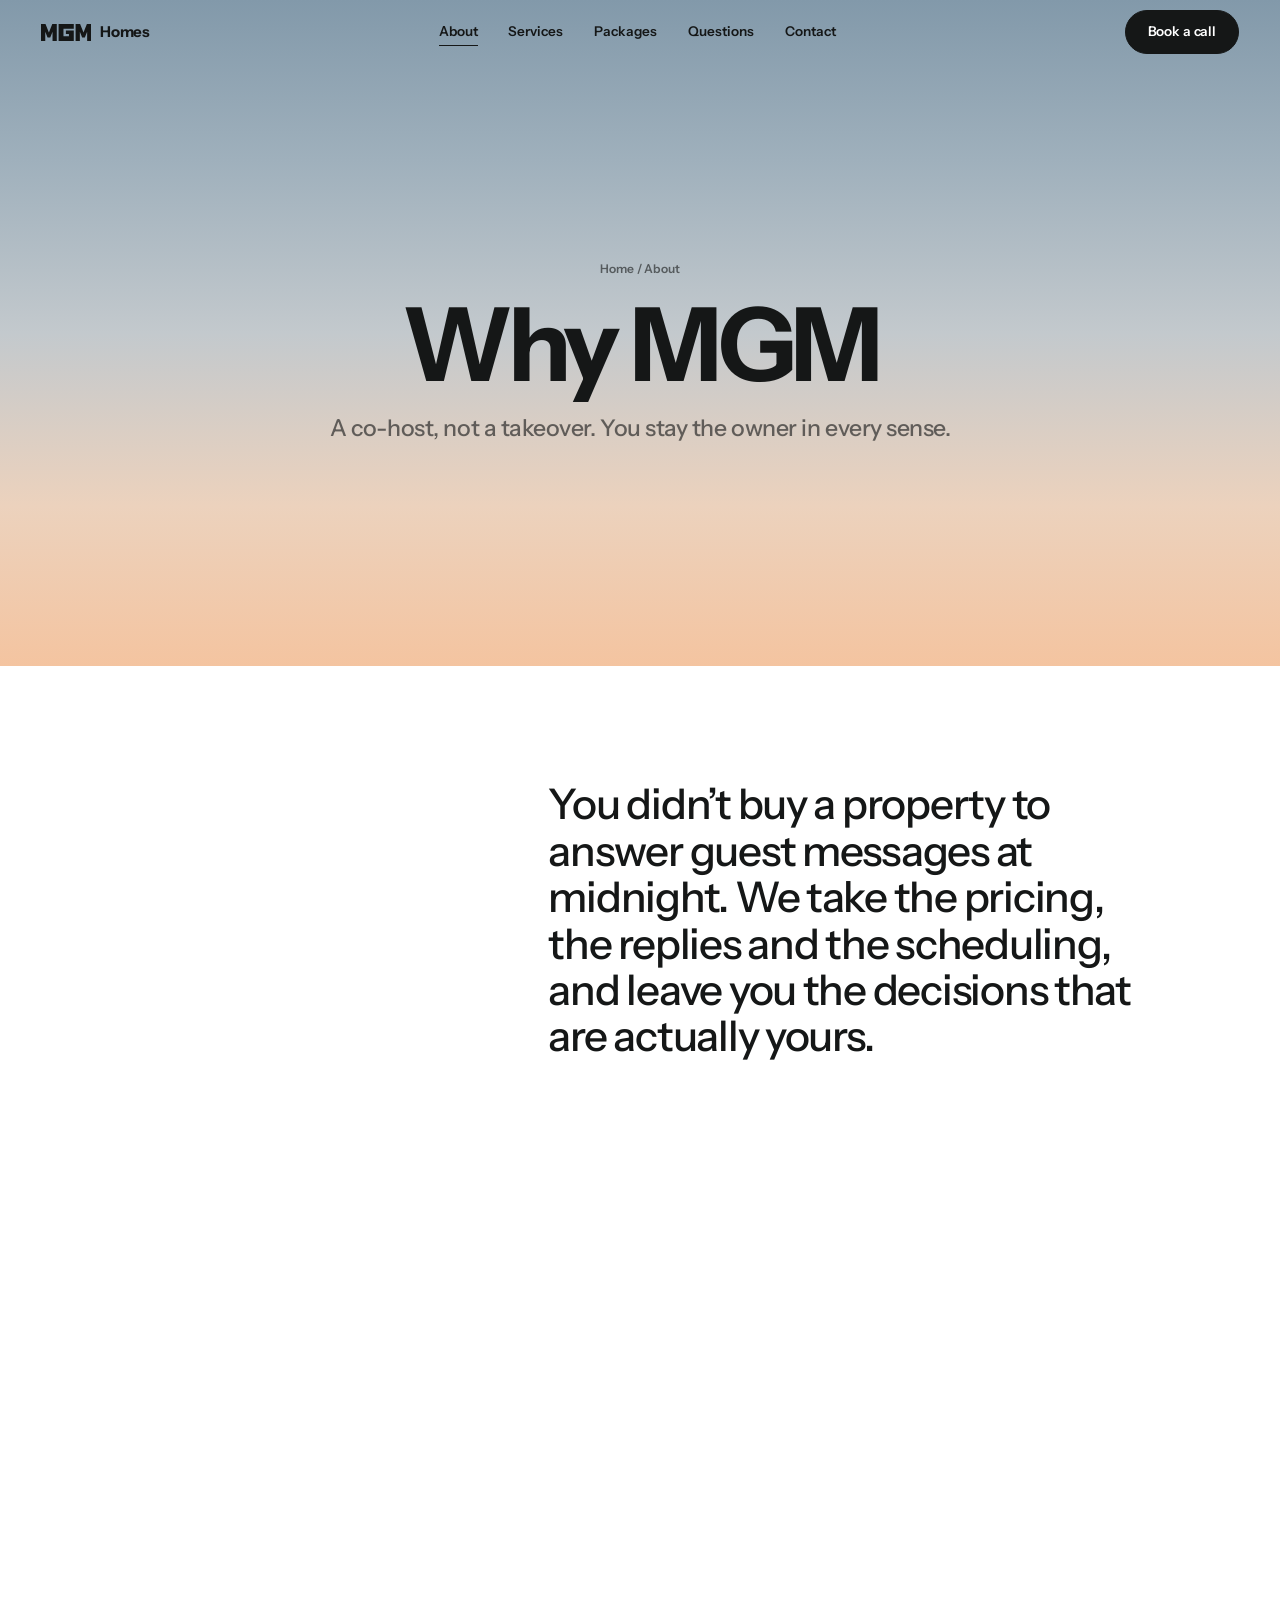
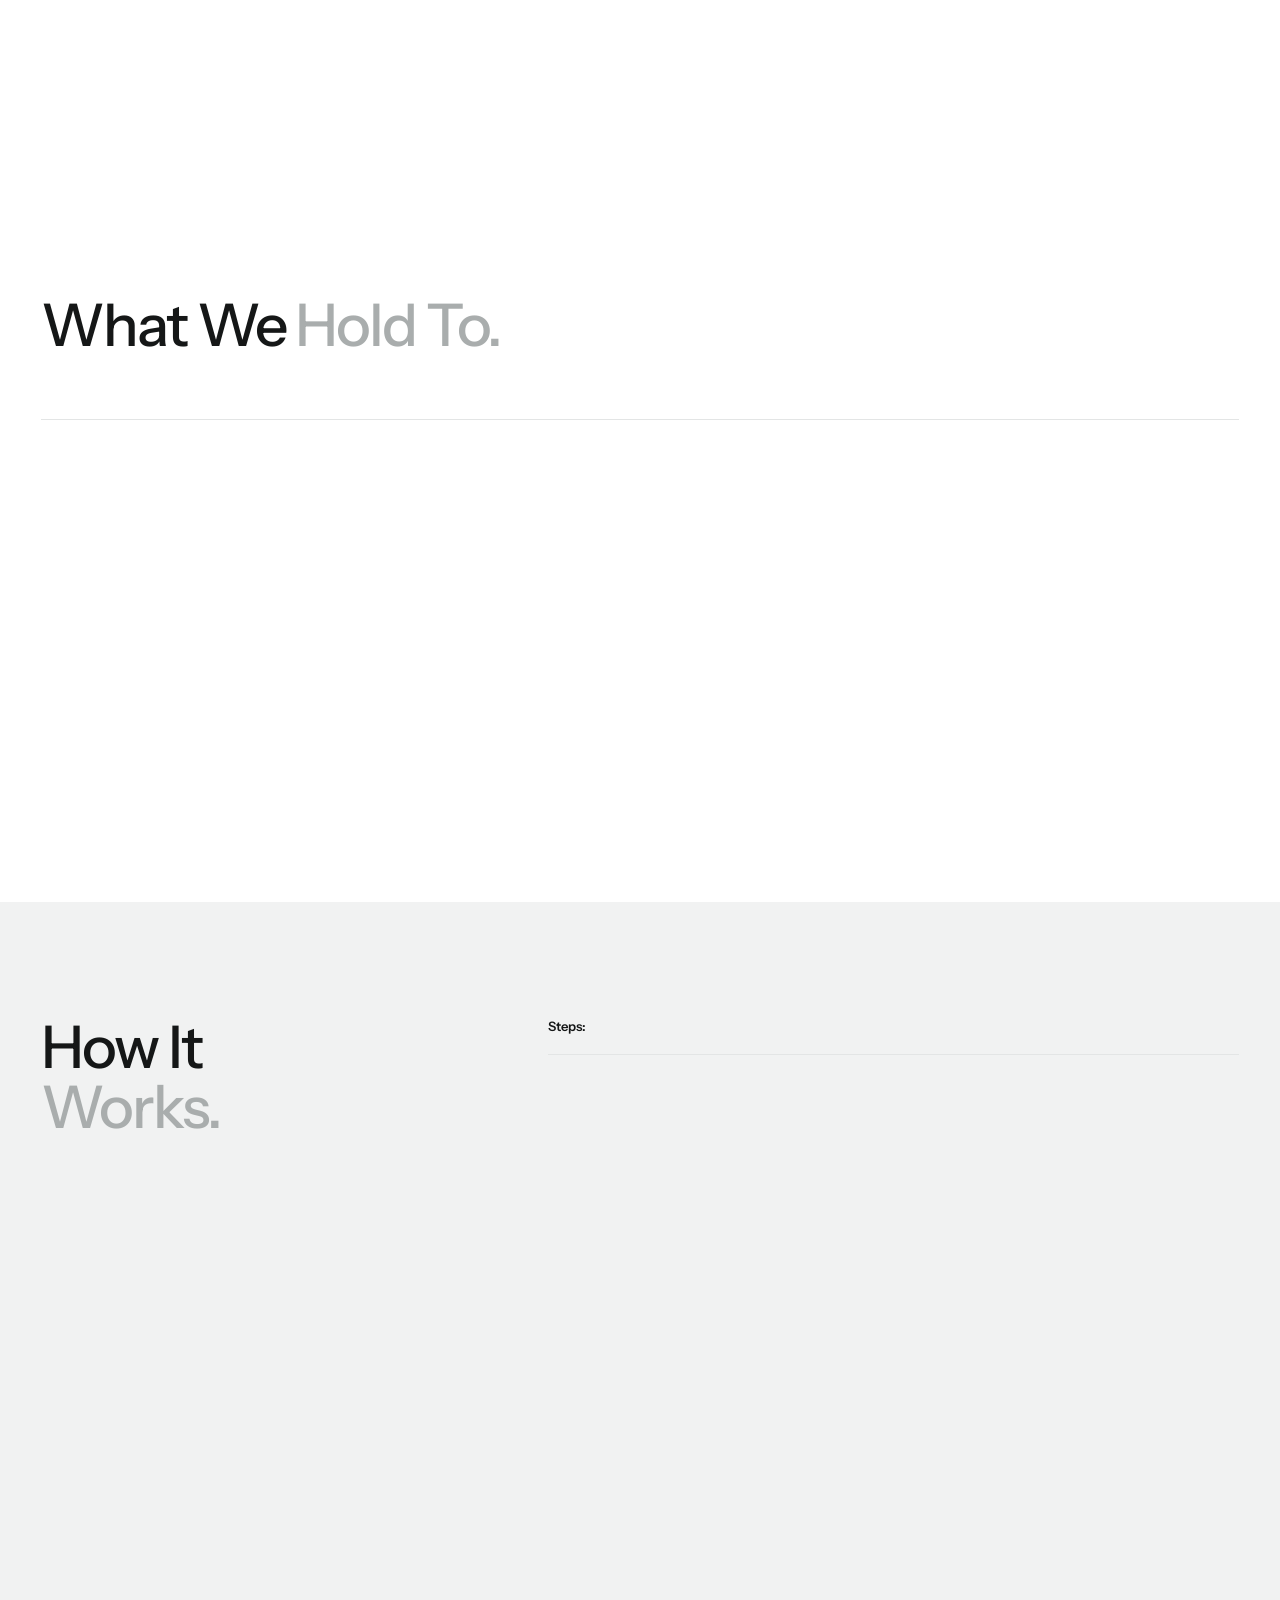
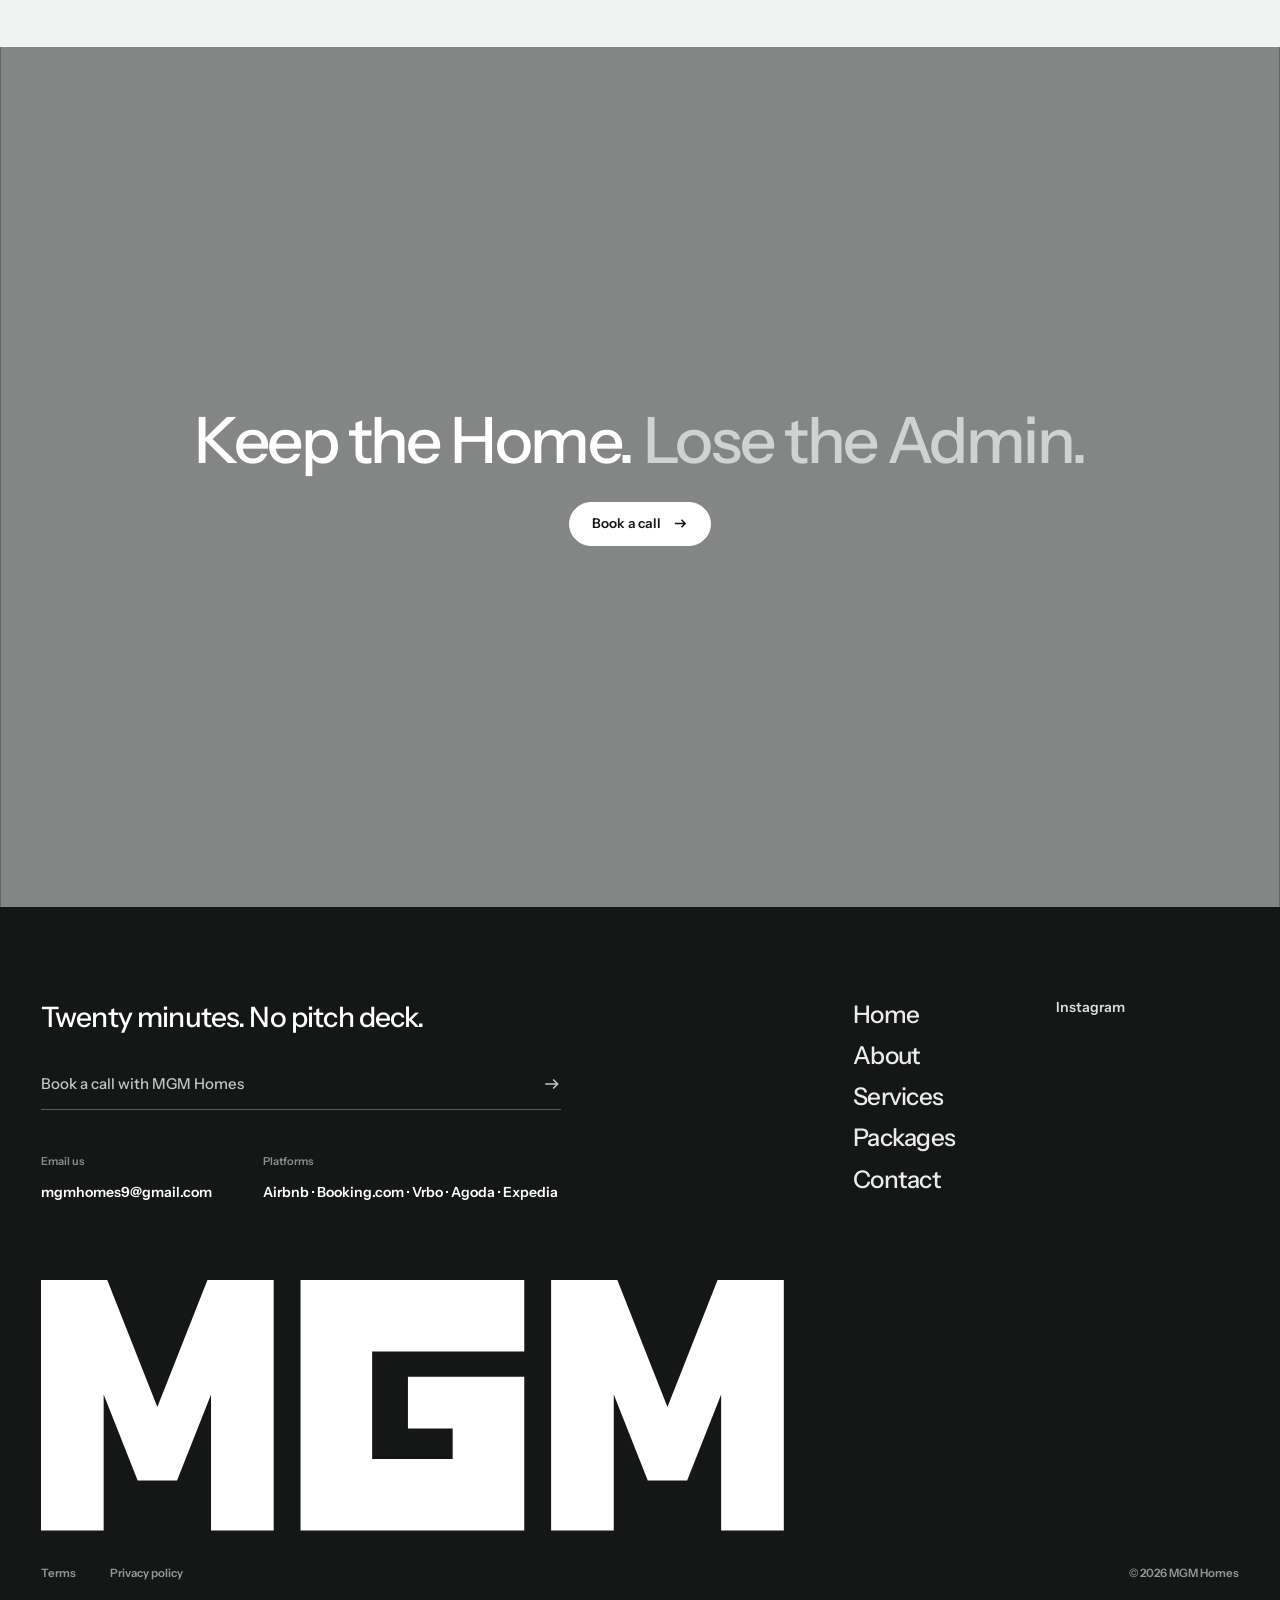
==== commit b10d8613: "Add interiors gallery, smoother hero transition, client email and Instagram link Co-Authored-By: Cla" ====
--- a/about.html
+++ b/about.html
@@ -30,7 +30,7 @@
 </header>
 <div class="mmenu" id="mmenu" aria-hidden="true">
   <nav aria-label="Menu"><a href="index.html">Home</a><a href="about.html">About</a><a href="services.html">Services</a><a href="packages.html">Packages</a><a href="index.html#faq">Questions</a><a href="contact.html">Contact</a></nav>
-  <div class="foot"><a href="mailto:hello@mgmhomes.com">hello@mgmhomes.com</a><a href="contact.html" class="pill">Book a call <svg viewBox="0 0 16 16" fill="none" stroke="currentColor" stroke-width="1.6"><path d="M2 8h11M9 4l4 4-4 4"/></svg></a></div>
+  <div class="foot"><a href="mailto:mgmhomes9@gmail.com">mgmhomes9@gmail.com</a><a href="contact.html" class="pill">Book a call <svg viewBox="0 0 16 16" fill="none" stroke="currentColor" stroke-width="1.6"><path d="M2 8h11M9 4l4 4-4 4"/></svg></a></div>
 </div>
 
 <main>
@@ -95,14 +95,14 @@
         <h3>Twenty minutes. No pitch deck.</h3>
         <a class="f-mail" href="contact.html"><span>Book a call with MGM Homes</span><svg viewBox="0 0 16 16" fill="none" stroke="currentColor" stroke-width="1.4"><path d="M2 8h11M9 4l4 4-4 4"/></svg></a>
         <div class="f-info">
-          <div><small>Email us</small><a href="mailto:hello@mgmhomes.com">hello@mgmhomes.com</a></div>
+          <div><small>Email us</small><a href="mailto:mgmhomes9@gmail.com">mgmhomes9@gmail.com</a></div>
           <div><small>Platforms</small><span>Airbnb · Booking.com · Vrbo · Agoda · Expedia</span></div>
         </div>
       </div>
       <nav class="f-links" aria-label="Footer">
         <a href="index.html">Home</a><a href="about.html">About</a><a href="services.html">Services</a><a href="packages.html">Packages</a><a href="contact.html">Contact</a>
       </nav>
-      <div class="f-soc"><a href="#">Instagram</a><a href="#">Facebook</a><a href="#">LinkedIn</a></div>
+      <div class="f-soc"><a href="https://www.instagram.com/mgmhomesint/" target="_blank" rel="noopener noreferrer">Instagram</a></div>
     </div>
     <div class="f-logo" id="fLogo">
       <svg viewBox="0 0 830 280" aria-label="MGM"><g fill="#fff"><path d="M0 280V0h74l56 142L186 0h74v280h-70V128l-38 96h-44l-38-96v152z"/><path d="M290 0h250v80H370v120h90v-34h-50v-58h130v172H290z"/><path d="M570 280V0h74l56 142L756 0h74v280h-70V128l-38 96h-44l-38-96v152z"/></g></svg>
--- a/assets/site.css
+++ b/assets/site.css
@@ -54,7 +54,7 @@
 .nav-links a:hover::after{transform:scaleX(1);transform-origin:left}
 
 /* ---------- hero ---------- */
-.hero{height:440vh;position:relative}
+.hero{height:380vh;position:relative}
 .hero-top{position:sticky;top:0;height:100vh;height:100svh;overflow:hidden}
 .sky{position:absolute;inset:0;background:linear-gradient(to bottom,#8299aa 0%,#9fb0bc 24%,#c3c9cd 50%,#ecd2bd 76%,#f4c4a0 100%)}
 .cloud{position:absolute;background-repeat:no-repeat;background-size:contain;pointer-events:none;will-change:transform}
@@ -73,7 +73,7 @@
 .smoke{position:absolute;left:-6%;right:-6%;pointer-events:none;background-repeat:repeat-x;background-position:bottom;background-size:auto 100%;will-change:transform}
 .s1{bottom:-6vh;height:46vh}
 .s2{top:100%;height:70vh}
-.s2::after{content:"";position:absolute;left:0;right:0;top:92%;height:160vh;background:#fff}
+.s2::after{content:"";position:absolute;left:0;right:0;top:70%;height:170vh;background:linear-gradient(to bottom,rgba(255,255,255,0),#fff 22vh)}
 .white{position:absolute;inset:0;background:#fff;opacity:0;pointer-events:none}
 .hero-content{position:absolute;left:0;right:0;top:25vh;text-align:center;padding:0 var(--gut);z-index:2}
 .hero h1{font-size:clamp(46px,8.6vw,132px);font-weight:700;letter-spacing:-.045em;line-height:.96}
@@ -88,7 +88,7 @@
 section{position:relative}
 .wrap{padding:0 var(--gut)}
 .grid{display:grid;grid-template-columns:repeat(12,minmax(0,1fr));column-gap:20px}
-.why{padding:clamp(70px,10vw,150px) 0 0;background:#fff}
+.why{padding:calc(12vh + clamp(30px,4vw,60px)) 0 0;background:linear-gradient(to bottom,rgba(255,255,255,0),#fff 12vh);position:relative;z-index:3;margin-top:-88vh}
 .why .label{grid-column:1/5}
 .why .lead{grid-column:6/11;max-width:15em}
 .media{overflow:hidden;position:relative}
@@ -267,6 +267,7 @@
 }
 @media (prefers-reduced-motion:reduce){
   .hero{height:100vh;height:100svh}
+  .why{margin-top:0;padding-top:clamp(50px,6vw,90px);background:#fff}
   .composite,.outline,.wordmark,.s2,.white,.scrollcue{display:none}
   [data-fill] .wd{opacity:1}
   .js [data-reveal]{opacity:1;transform:none}
@@ -384,3 +385,18 @@
 
 .swipe{display:none;font-size:12px;font-weight:600;color:#6b7070;margin-top:18px}
 @media (max-width:900px){.swipe{display:block}}
+
+/* ---------- gallery ---------- */
+.gal{padding:0 0 clamp(80px,10vw,150px)}
+.gal .h2{margin-bottom:clamp(34px,4vw,60px)}
+.gal-grid{display:grid;grid-template-columns:repeat(12,minmax(0,1fr));grid-auto-rows:clamp(170px,23vw,340px);gap:20px}
+.gal-grid .media{height:auto;margin:0}
+.g1{grid-column:1/9;grid-row:1/3}
+.g2{grid-column:9/13;grid-row:1/4}
+.g3{grid-column:1/4;grid-row:3/4}
+.g4{grid-column:4/9;grid-row:3/4}
+@media (max-width:900px){
+  .gal-grid{grid-template-columns:1fr;grid-auto-rows:auto;gap:14px}
+  .g1,.g2,.g3,.g4{grid-column:1/-1;grid-row:auto;aspect-ratio:4/3}
+  .g2{aspect-ratio:1/1}
+}
